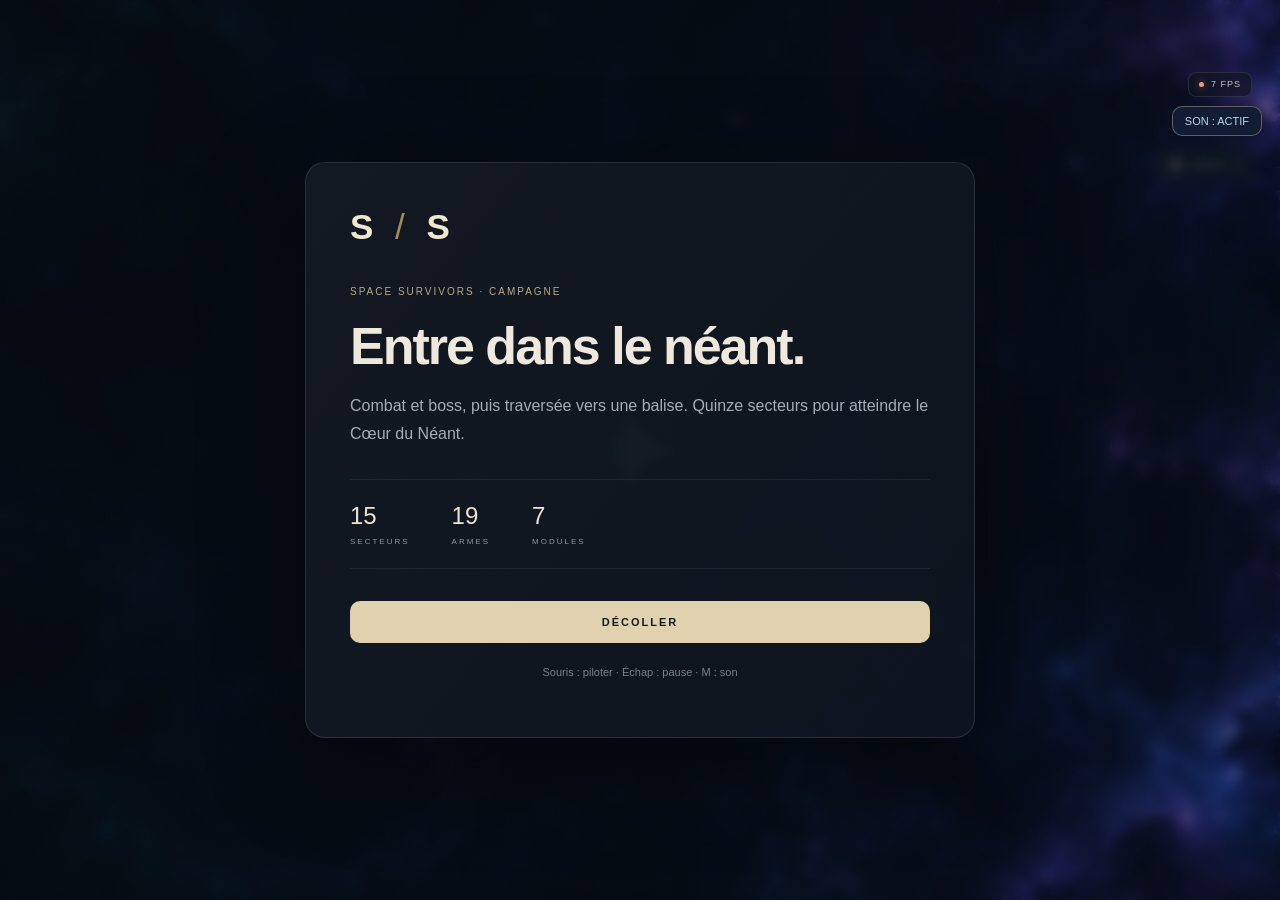
==== 11-SpaceSurvivors/index.html @ e87efed2 "feat: add Space Survivors steering game" ====
<!doctype html>
<html lang="fr">
  <head>
    <meta charset="utf-8">
    <meta name="viewport" content="width=device-width, initial-scale=1">
    <title>Space Survivors</title>
    <link rel="stylesheet" href="style.css">
  </head>
  <body>
    <main class="game-shell">
      <aside id="flight-hud" class="flight-hud" aria-label="Instruments de vol" hidden></aside>
      <div class="hud-performance" aria-label="Images par seconde"><span class="performance-light"></span><span id="hud-fps">60 FPS</span></div>
      <section id="session-menu" class="session-menu" aria-label="Menu du jeu">
        <div class="session-card">
          <div class="menu-brand">S <span>/</span> S</div>
          <p class="eyebrow">SPACE SURVIVORS · CAMPAGNE</p>
          <h2 id="session-title">Entre dans le néant.</h2>
          <p id="session-description">Combat et boss, puis traversée vers une balise. Quinze secteurs pour atteindre le Cœur du Néant.</p>
          <div class="session-facts"><span>15 <small>SECTEURS</small></span><span>19 <small>ARMES</small></span><span>7 <small>MODULES</small></span></div>
          <button id="session-action" type="button">DÉCOLLER</button>
          <p class="controls">Souris : piloter · Échap : pause · M : son</p>
        </div>
      </section>
      <section id="upgrade-menu" class="upgrade-menu" aria-label="Choix d’amélioration" hidden>
        <div class="upgrade-heading">
          <p class="eyebrow">ÉVOLUTION DU VAISSEAU</p>
          <h2>Une nouvelle possibilité.</h2>
          <p>Choisis un équipement. Reprends-le pour augmenter son niveau.</p>
        </div>
        <div id="upgrade-cards" class="upgrade-cards"></div>
        <p class="upgrade-hint">1 · 2 · 3 pour choisir &nbsp; / &nbsp; ou clique sur une carte</p>
      </section>
      <button id="sound-toggle" class="sound-toggle" type="button">SON : ACTIF</button>
      <label class="debug-switch"><input id="debug-toggle" type="checkbox"> DEBUG · D</label>
      <div id="debug-legend" class="debug-legend" hidden>DEBUG TP · vert : vitesse · orange : force · cyan : collision · pointillé : freinage</div>
      <section id="sector-menu" class="sector-menu" aria-label="Secteur terminé" hidden>
        <div class="sector-card">
          <p id="sector-complete-label" class="eyebrow"></p>
          <div class="sector-emblem" aria-hidden="true">✦</div>
          <h2 id="sector-next-title"></h2>
          <p id="sector-next-mode" class="sector-next-mode"></p>
          <p id="sector-next-description"></p>
          <p id="sector-loadout-summary" class="sector-summary"></p>
          <button id="sector-continue" type="button">VERS LE NIVEAU SUIVANT ↗</button>
          <small>ENTRÉE POUR CONTINUER</small>
        </div>
      </section>
      <script src="libraries/p5.min.js"></script>
      <script src="../1-Seek/vehicle.js"></script>
      <script src="steering.js"></script>
      <script src="SpaceVehicle.js"></script>
      <script src="SpatialGrid.js"></script>
      <script src="SpriteCache.js"></script>
      <script src="DebugRenderer.js"></script>
      <script src="Player.js"></script>
      <script src="OrbitalCannon.js"></script>
      <script src="AllyDrone.js"></script>
      <script src="Enemy.js"></script>
      <script src="Boss.js"></script>
      <script src="ArenaGuard.js"></script>
      <script src="BossArena.js"></script>
      <script src="Projectile.js"></script>
      <script src="EnemyProjectile.js"></script>
      <script src="AttackEffect.js"></script>
      <script src="SingularityField.js"></script>
      <script src="ShelterBubble.js"></script>
      <script src="DestinationGate.js"></script>
      <script src="Particle.js"></script>
      <script src="BossDeathEffect.js"></script>
      <script src="Pickup.js"></script>
      <script src="UpgradeCatalog.js"></script>
      <script src="WeaponSystem.js"></script>
      <script src="AudioSystem.js"></script>
      <script src="Game.js"></script>
      <script src="SpaceBackdrop.js"></script>
      <script src="NavigationHud.js"></script>
      <script src="Hud.js"></script>
      <script src="UpgradeMenu.js"></script>
      <script src="SectorMenu.js"></script>
      <script src="sketch.js"></script>
    </main>
  </body>
</html>
---- 11-SpaceSurvivors/style.css ----
:root {
  color-scheme: dark;
  font-family: "Segoe UI", Arial, sans-serif;
}

html,
body {
  margin: 0;
  min-width: 100%;
  min-height: 100%;
  overflow: hidden;
  background: radial-gradient(circle at center, #192458 0%, #090d26 42%, #03040d 100%);
}

canvas {
  display: block;
}

.flight-hud {
  position: fixed;
  inset: 0;
  z-index: 3;
  color: #eef0eb;
  pointer-events: none;
  font-variant-numeric: tabular-nums;
}

.flight-hud[hidden], .hud-boss[hidden] { display: none; }
.hud-label, .loadout-caption, .pilot-label, .vital-caption, .experience-row, .boss-caption {
  font-size: 10px;
  font-weight: 600;
  letter-spacing: 1.6px;
}

.hud-mission {
  position: absolute;
  top: 26px;
  left: 28px;
  display: flex;
  align-items: center;
  gap: 16px;
  text-shadow: 0 2px 10px #000;
}

.mission-mark { font-size: 24px; font-weight: 800; color: #efe8ce; }
.mission-mark span { color: #b7a372; font-weight: 300; }
.hud-label { color: #aaafb9; font-size: 8px; }
.mission-wave { font-size: 10px; letter-spacing: 2px; margin-top: 5px; }
.mission-wave strong { font-size: 22px; margin-left: 8px; }
.mission-wave > span { color: #8c929e; }
.wave-track { display: flex; gap: 4px; margin-left: 6px; }
.wave-track i { width: 3px; height: 18px; background: #ffffff20; transform: skew(-20deg); }
.wave-track i.complete { background: #dbc58f; box-shadow: 0 0 9px #dfc68b45; }
.hud-objective { position: absolute; top: 64px; left: 0; display: flex; align-items: center; gap: 10px; min-width: 208px; padding: 9px 12px; border: 1px solid #c7d9de24; border-radius: 10px; color: #d8ded9; background: #101923a8; backdrop-filter: blur(8px); }
.objective-glyph { color: #c7d9c5; font-size: 17px; text-shadow: 0 0 12px #9ed5bf80; }
.hud-objective strong, .hud-objective small { display: block; }
.hud-objective strong { max-width: 190px; overflow: hidden; color: #e8e6d9; font-size: 8px; letter-spacing: 1.1px; text-overflow: ellipsis; white-space: nowrap; }
.hud-objective small { max-width: 210px; margin-top: 4px; overflow: hidden; color: #9ca9ae; font: 9px/1.25 "Segoe UI", Arial, sans-serif; text-overflow: ellipsis; white-space: nowrap; }
.objective-status { margin-left: auto; color: #c4c4a2; font: 7px/1 "Segoe UI", Arial, sans-serif; letter-spacing: 1px; white-space: nowrap; }
.hud-objective.sheltered { border-color: #a7e5ce66; box-shadow: 0 0 22px #89d9ca20; }
.hud-objective.sheltered .objective-status { color: #a7e5ce; }
.navigation-marker { position: absolute; display: flex; flex-direction: column; align-items: center; gap: 5px; transform: translate(-50%, -50%); pointer-events: none; color: #f4e4b7; }
.navigation-marker[hidden] { display: none; }
.navigation-pointer { width: 48px; height: 48px; display: grid; place-items: center; border-radius: 50%; background: #162221df; border: 1px solid #dec8926b; box-shadow: 0 0 28px #b5dc9a20; }
.navigation-pointer svg { width: 34px; height: 34px; fill: #f2dfab; filter: drop-shadow(0 0 5px #e8d19c80); }
.navigation-caption { min-width: 94px; padding: 7px 10px; border: 1px solid #dec89236; border-radius: 8px; text-align: center; background: #101923ed; box-shadow: 0 5px 18px #0006; }
.navigation-caption span { display: block; color: #bfcbbe; font-size: 7px; letter-spacing: 1.6px; }
.navigation-caption strong { display: block; font-size: 15px; font-weight: 500; margin: 4px 0 6px; }
.navigation-progress { height: 2px; background: #ffffff14; overflow: hidden; border-radius: 2px; }
.navigation-progress i { display: block; height: 100%; background: #bcd8a7; transform-origin: left; }
.hud-performance { position: fixed; top: 72px; right: 28px; z-index: 12; display: flex; align-items: center; gap: 7px; padding: 7px 10px; border: 1px solid #c6d3ed20; border-radius: 8px; color: #b8c7bb; background: #101621a8; font: 9px/1 "Segoe UI", Arial, sans-serif; letter-spacing: 1px; backdrop-filter: blur(8px); }
.performance-light { width: 5px; height: 5px; border-radius: 50%; background: #b1d3af; box-shadow: 0 0 7px #b1d3af80; }
.performance-low .performance-light { background: #ed9a77; box-shadow: 0 0 7px #ed9a7780; }

.hud-vitals, .hud-loadout {
  position: absolute;
  bottom: 80px;
  padding: 18px 20px;
  border: 1px solid #c6d3ed20;
  border-radius: 14px;
  background: linear-gradient(130deg, #141a23e8, #101621c7);
  backdrop-filter: blur(14px);
  box-shadow: 0 8px 32px #0004;
}

.hud-vitals { left: 24px; width: 220px; }
.pilot-label { display: flex; align-items: center; gap: 8px; margin-bottom: 18px; }
.pilot-code { margin-left: auto; font-size: 8px; color: #868e9c; letter-spacing: 1px; }
.status-light { width: 5px; height: 5px; border-radius: 50%; background: #b1d3af; box-shadow: 0 0 8px #b1d3af80; }
.vital-caption { display: flex; justify-content: space-between; color: #a1a8b4; font-size: 8px; letter-spacing: 1px; margin-bottom: 7px; }
.vital-caption strong { font-size: 13px; color: #f5eee2; letter-spacing: 0; font-weight: 500; }
.shield-caption { margin-top: 13px; }
.hud-meter { height: 5px; overflow: hidden; background: #ffffff0d; border-radius: 2px; }
.hud-meter i { display: block; width: 100%; height: 100%; transform-origin: left; transition: transform 180ms ease-out; background: #e5d4ab; }
.shield-meter { height: 3px; }
.shield-meter i { background: #9fbecf; }
.hud-vitals.critical .hull-meter i { background: #ee806c; }
.hud-vitals.critical { border-color: #ee806c88; }

.hud-loadout { left: 50%; transform: translateX(-50%); width: 350px; }
.loadout-caption { display: flex; justify-content: space-between; font-size: 8px; color: #969ca8; margin-bottom: 12px; }
.weapon-dock { display: flex; flex-wrap: wrap; gap: 5px; max-height: 98px; overflow-y: auto; }
.weapon-slot { position: relative; width: 42px; height: 44px; border-radius: 7px; border: 1px solid #ffffff0d; background: #ffffff03; color: #424b58; pointer-events: auto; }
.weapon-slot svg { width: 26px; height: 26px; margin: 4px 8px; fill: none; stroke: currentColor; stroke-width: 1.4; stroke-linecap: round; stroke-linejoin: round; }
.weapon-slot.equipped { color: #e4d4b0; border-color: #cfba8c55; background: #d6bf8510; }
.weapon-slot.evolved { color: #c5adff; border-color: #b595ff88; }
.weapon-rank { position: absolute; bottom: -4px; right: 3px; padding: 1px 3px; font-size: 8px; background: #141a23; border-radius: 3px; }
.experience-row { display: flex; align-items: center; gap: 12px; margin-top: 16px; font-size: 8px; color: #a8a7b9; letter-spacing: 0.7px; }
.xp-meter { flex: 1; height: 3px; }
.xp-meter i { background: #afa2ca; }
.hud-experience { position: absolute; bottom: 18px; left: 24px; right: 24px; padding: 10px 14px 12px; border: 1px solid #c4b4e439; border-radius: 10px; background: #101621e8; }
.experience-caption { display: flex; justify-content: space-between; align-items: center; margin-bottom: 8px; color: #c0b5d5; font-size: 8px; letter-spacing: 1.5px; }
.hud-experience .xp-meter { height: 10px; border-radius: 4px; background: #afa2ca18; }
.hud-experience .xp-meter i { background: linear-gradient(90deg, #8d82bb, #c9b7e5, #e4dac6); box-shadow: 0 0 16px #bba4db55; }
.debug-switch { position: fixed; top: 148px; right: 28px; z-index: 4; display: flex; align-items: center; gap: 7px; padding: 6px 9px; border-radius: 7px; border: 1px solid #afc4cd25; background: #101923b8; color: #b6c7c5; font: 8px "Segoe UI", Arial, sans-serif; letter-spacing: 1px; }
.debug-switch input { accent-color: #c5d8b2; }
.debug-legend { position: fixed; top: 187px; right: 28px; max-width: 270px; padding: 10px; color: #c8d4c9; background: #101923e8; border: 1px solid #a9c6b74a; border-radius: 8px; z-index: 4; font: 9px/1.6 "Segoe UI", Arial, sans-serif; }
.debug-legend[hidden] { display: none; }
.sector-menu { position: fixed; inset: 0; z-index: 20; display: grid; place-items: center; background: #070d17d9; backdrop-filter: blur(9px); }
.sector-menu[hidden] { display: none; }
.sector-card { width: min(520px, calc(100vw - 96px)); border: 1px solid #cfba8e40; border-radius: 22px; padding: 38px; background: linear-gradient(145deg, #1b2630f5, #101720); color: #d8dfd6; text-align: center; box-shadow: 0 30px 100px #0009; }
.sector-emblem { display: grid; place-items: center; width: 68px; height: 68px; margin: 24px auto; border-radius: 50%; border: 1px solid #e2d2aa55; color: #efdfb9; font-size: 32px; box-shadow: 0 0 40px #d7c38e15; }
.sector-card h2 { font-size: clamp(24px, 4vw, 37px); font-weight: 500; color: #eee6d4; }
.sector-next-mode { color: #b5d0c2; font-size: 9px; letter-spacing: 2px; }
.sector-card p { line-height: 1.7; }
.sector-summary { padding-top: 20px; border-top: 1px solid #ffffff12; font-size: 11px; color: #8f9fa9; }
.sector-card button { width: 100%; margin: 18px 0; border: none; border-radius: 10px; padding: 18px 14px; background: #e4d4ae; color: #19232c; font-size: 11px; font-weight: 700; letter-spacing: 1.5px; cursor: pointer; }
.sector-card button:hover { background: #f1e6ce; }
.sector-card small { display: block; color: #7f8d9b; font-size: 8px; letter-spacing: 1.5px; }
.hud-boss { position: absolute; top: 28px; width: min(440px, 42vw); right: 28px; }
.boss-caption { display: flex; justify-content: space-between; gap: 16px; font-size: 8px; color: #e4c3cd; margin-bottom: 10px; }
.boss-meter { height: 4px; }
.boss-meter i { background: #da929f; }

@media (max-width: 960px) {
  .hud-loadout { left: auto; right: 20px; transform: none; width: 310px; }
  .weapon-slot { width: 37px; }
  .weapon-slot svg { margin-left: 5px; }
}

@media (max-width: 640px) {
  .hud-mission { top: 16px; left: 16px; right: 16px; gap: 8px; flex-wrap: wrap; }
  .mission-mark, .wave-track { display: none; }
  .hud-objective { order: 2; min-width: 0; max-width: min(270px, 88vw); padding: 7px 9px; }
  .hud-objective strong, .hud-objective small { max-width: 170px; }
  .hud-vitals { left: 12px; bottom: 80px; width: 135px; padding: 12px; }
  .pilot-code { display: none; }
  .hud-loadout { right: 12px; bottom: 80px; width: 182px; padding: 12px; }
  .hud-experience { left: 12px; right: 12px; bottom: 12px; }
  .experience-caption { font-size: 7px; letter-spacing: 0.5px; }
  .weapon-dock { flex-wrap: wrap; gap: 4px; }
  .weapon-slot { width: 38px; height: 30px; }
  .weapon-slot svg { width: 20px; height: 20px; margin: 3px 8px; }
  .hud-boss { top: 76px; left: 16px; right: 16px; width: auto; }
  .hud-performance { top: 18px; right: 16px; }
  .experience-row { gap: 5px; font-size: 7px; }
}

.session-menu {
  position: fixed;
  inset: 0;
  z-index: 10;
  display: grid;
  place-items: center;
  background: linear-gradient(90deg, #060b12ed 10%, #080f18aa 65%, #080e1855);
  backdrop-filter: blur(6px);
}

.session-menu[hidden] { display: none; }

.session-card {
  width: min(580px, calc(100vw - 64px));
  max-width: 580px;
  margin: 24px;
  padding: 44px;
  border: 1px solid #c6d3ed20;
  border-radius: 20px;
  background: linear-gradient(130deg, #141a23ee, #101621d9);
  color: #a5adb8;
  box-shadow: 0 24px 100px #0006;
}

.session-card h2 {
  margin: 16px 0;
  color: #eee9dc;
  font-size: clamp(32px, 5vw, 52px);
  letter-spacing: -2px;
}

.session-card p { line-height: 1.7; }
.eyebrow { color: #b9aa85; font-size: 10px; letter-spacing: 2px; }
.controls { font-size: 11px; opacity: 0.7; }

.session-card button, .sound-toggle {
  cursor: pointer;
  border: 1px solid #d6c49b66;
  border-radius: 10px;
  padding: 14px 24px;
  font: inherit;
  color: #151a21;
  background: #e0d2af;
}

.session-card button:hover { background: #f0e7d3; }
.sound-toggle {
  position: fixed;
  top: 106px;
  bottom: auto;
  right: 18px;
  z-index: 11;
  padding: 8px 12px;
  font-size: 11px;
  color: #bcd6ea;
  background: #121c35;
}

.menu-brand { color: #efe8ce; font-size: 35px; font-weight: 800; letter-spacing: 6px; margin-bottom: 36px; }
.menu-brand span { color: #a08c5d; font-weight: 300; }
.session-facts { display: flex; gap: 42px; margin: 32px 0; padding: 22px 0; border-top: 1px solid #ffffff10; border-bottom: 1px solid #ffffff10; }
.session-facts > span { color: #ece4d0; font-size: 24px; font-variant-numeric: tabular-nums; }
.session-facts small { display: block; color: #8e97a5; font-size: 8px; letter-spacing: 2px; margin-top: 7px; }
.session-card button { width: 100%; font-size: 11px; font-weight: 700; letter-spacing: 2px; }
.session-card .controls { text-align: center; margin-top: 20px; }

.upgrade-menu {
  position: fixed;
  inset: 0;
  z-index: 8;
  display: flex;
  flex-direction: column;
  justify-content: center;
  align-items: center;
  padding: 32px;
  background: #070d16d9;
  backdrop-filter: blur(10px);
  overflow-y: auto;
}

.upgrade-menu[hidden] { display: none; }
.upgrade-heading { text-align: center; margin-bottom: 32px; }
.upgrade-heading h2 { color: #eee9dc; font-size: clamp(28px, 3.5vw, 46px); margin: 12px 0; letter-spacing: -1.5px; font-weight: 500; }
.upgrade-heading > p:last-child { color: #929ca9; font-size: 13px; }
.upgrade-cards { display: grid; grid-template-columns: repeat(3, minmax(0, 1fr)); gap: 20px; width: min(940px, 100%); }
.upgrade-card {
  text-align: left;
  font: inherit;
  color: #e4d8bb;
  background: linear-gradient(145deg, #202832f5, #101620);
  border: 1px solid #b5c3db30;
  border-radius: 16px;
  padding: 24px;
  cursor: pointer;
  transition: transform 180ms, border-color 180ms, box-shadow 180ms;
}
.upgrade-card:hover, .upgrade-card:focus-visible { transform: translateY(-7px); border-color: #d1bb8d; box-shadow: 0 16px 40px #0006; outline: none; }
.choice-top { display: flex; align-items: center; justify-content: space-between; gap: 8px; font-size: 8px; letter-spacing: 1.2px; color: #949daa; }
.choice-top kbd { border: 1px solid #ffffff22; border-radius: 4px; font-family: inherit; padding: 4px 7px; }
.choice-icon { display: grid; place-items: center; width: 72px; height: 72px; margin: 30px 0; background: #cfba8c0c; border: 1px solid #cfba8c25; border-radius: 16px; }
.choice-icon svg { width: 40px; height: 40px; fill: none; stroke: currentColor; stroke-width: 1.3; stroke-linecap: round; stroke-linejoin: round; }
.choice-level { font-size: 9px; letter-spacing: 1.4px; color: #c4b48e; }
.choice-level span { margin: 0 8px; }
.upgrade-card h3 { font-size: 20px; font-weight: 500; margin: 12px 0; color: #f1ece1; min-height: 48px; }
.upgrade-card p { color: #a3adba; font-size: 12px; line-height: 1.8; min-height: 66px; }
.choice-footer { display: flex; justify-content: space-between; padding-top: 20px; margin-top: 22px; border-top: 1px solid #ffffff10; font-size: 9px; letter-spacing: 1.5px; }
.upgrade-card.bonus { color: #a9c8c4; }
.upgrade-card.bonus .choice-icon { border-color: #a9c8c433; background: #a9c8c40c; }
.upgrade-hint { color: #707d8f; font-size: 10px; letter-spacing: 1px; margin-top: 28px; }
.weapon-slot[hidden] { display: none; }
.weapon-slot.bonus-slot { color: #a9c8c4; border-color: #a9c8c433; background: #a9c8c40c; }
.weapon-dock { flex-wrap: wrap; max-height: 115px; overflow-y: auto; padding-bottom: 5px; pointer-events: auto; scrollbar-width: thin; }

@media (max-width: 700px) {
  .upgrade-menu { padding: 20px; justify-content: flex-start; }
  .upgrade-heading { margin-bottom: 15px; }
  .upgrade-cards { grid-template-columns: 1fr; gap: 12px; max-width: 420px; }
  .upgrade-card { padding: 16px; }
  .choice-icon { float: left; width: 48px; height: 48px; margin: 15px 15px 0 0; }
  .choice-icon svg { width: 28px; height: 28px; }
  .upgrade-card h3 { min-height: 0; font-size: 17px; }
  .choice-level { margin-top: 16px; }
  .upgrade-card p { clear: both; min-height: 0; margin-bottom: 4px; }
  .choice-footer { margin-top: 10px; padding-top: 10px; }
  .session-card { padding: 24px; }
}
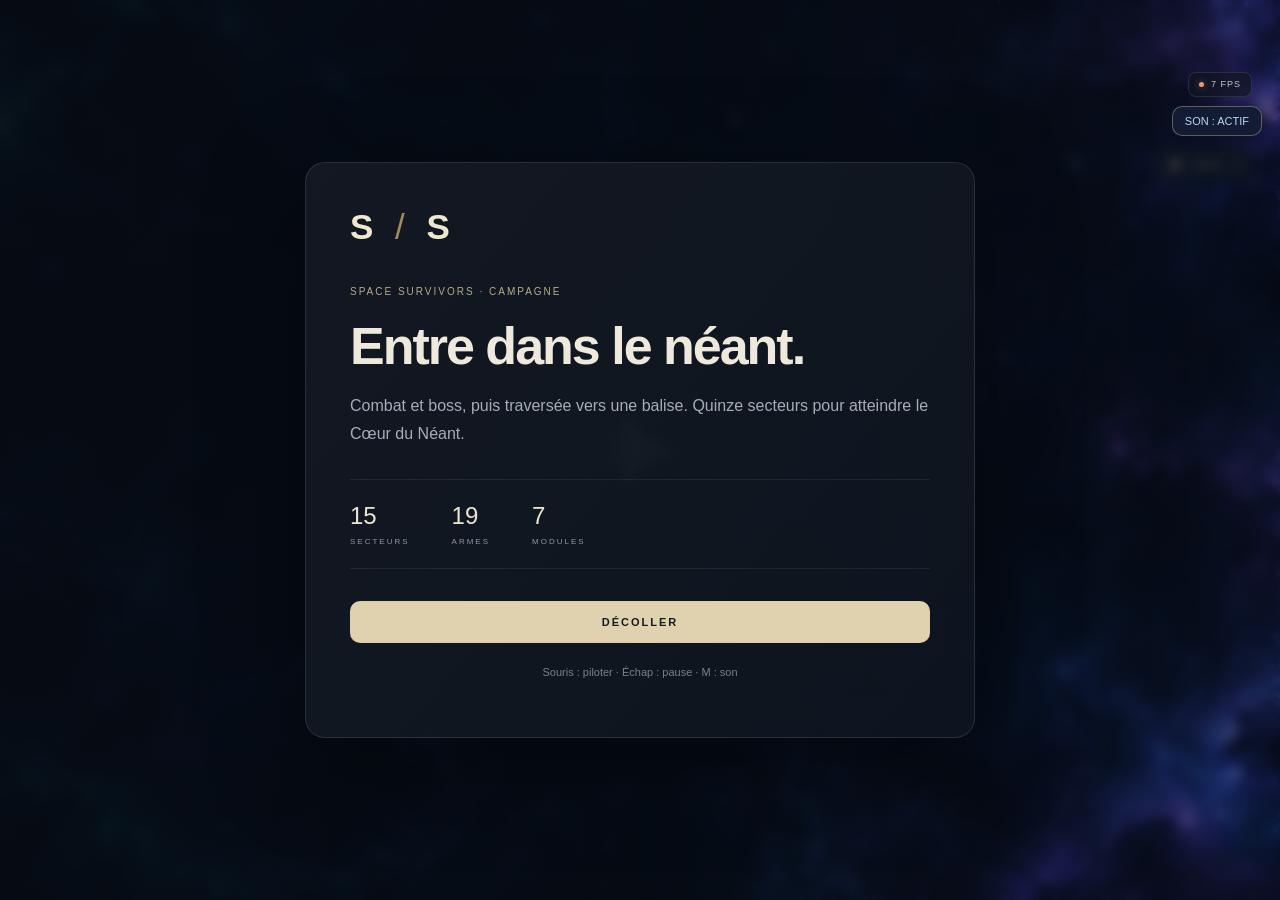
==== commit 458e2446: "feat: publish projects 11 and 12 with independent Pages links" ====
--- a/11-SpaceSurvivors/index.html
+++ b/11-SpaceSurvivors/index.html
@@ -17,6 +17,10 @@
           <h2 id="session-title">Entre dans le néant.</h2>
           <p id="session-description">Combat et boss, puis traversée vers une balise. Quinze secteurs pour atteindre le Cœur du Néant.</p>
           <div class="session-facts"><span>15 <small>SECTEURS</small></span><span>19 <small>ARMES</small></span><span>7 <small>MODULES</small></span></div>
+          <section id="session-results" class="session-results" aria-label="Bilan de l’expédition" hidden>
+            <p id="session-results-caption" class="eyebrow"></p>
+            <dl id="session-results-grid" class="result-grid"></dl>
+          </section>
           <button id="session-action" type="button">DÉCOLLER</button>
           <p class="controls">Souris : piloter · Échap : pause · M : son</p>
         </div>
@@ -32,7 +36,7 @@
       </section>
       <button id="sound-toggle" class="sound-toggle" type="button">SON : ACTIF</button>
       <label class="debug-switch"><input id="debug-toggle" type="checkbox"> DEBUG · D</label>
-      <div id="debug-legend" class="debug-legend" hidden>DEBUG TP · vert : vitesse · orange : force · cyan : collision · pointillé : freinage</div>
+      <div id="debug-legend" class="debug-legend" hidden>DEBUG TP · vaisseaux et armes · vert : vitesse · orange : force · cyan : collision · pointillé : cible et freinage</div>
       <section id="sector-menu" class="sector-menu" aria-label="Secteur terminé" hidden>
         <div class="sector-card">
           <p id="sector-complete-label" class="eyebrow"></p>
@@ -40,6 +44,7 @@
           <h2 id="sector-next-title"></h2>
           <p id="sector-next-mode" class="sector-next-mode"></p>
           <p id="sector-next-description"></p>
+          <dl id="sector-results" class="result-grid" aria-label="Bilan du secteur"></dl>
           <p id="sector-loadout-summary" class="sector-summary"></p>
           <button id="sector-continue" type="button">VERS LE NIVEAU SUIVANT ↗</button>
           <small>ENTRÉE POUR CONTINUER</small>
@@ -60,6 +65,8 @@
       <script src="ArenaGuard.js"></script>
       <script src="BossArena.js"></script>
       <script src="Projectile.js"></script>
+      <script src="OrbitalBlade.js"></script>
+      <script src="RicochetProjectile.js"></script>
       <script src="EnemyProjectile.js"></script>
       <script src="AttackEffect.js"></script>
       <script src="SingularityField.js"></script>
@@ -71,6 +78,7 @@
       <script src="UpgradeCatalog.js"></script>
       <script src="WeaponSystem.js"></script>
       <script src="AudioSystem.js"></script>
+      <script src="ProgressStats.js"></script>
       <script src="Game.js"></script>
       <script src="SpaceBackdrop.js"></script>
       <script src="NavigationHud.js"></script>
--- a/11-SpaceSurvivors/style.css
+++ b/11-SpaceSurvivors/style.css
@@ -118,6 +118,21 @@
 .debug-legend[hidden] { display: none; }
 .sector-menu { position: fixed; inset: 0; z-index: 20; display: grid; place-items: center; background: #070d17d9; backdrop-filter: blur(9px); }
 .sector-menu[hidden] { display: none; }
+.sector-menu, .session-menu { overflow-y: auto; }
+.sector-card, .session-card { margin-block: 24px; }
+.result-grid { display: grid; grid-template-columns: repeat(3, minmax(0, 1fr)); gap: 10px; margin: 22px 0; text-align: left; }
+.result-stat { padding: 13px 10px; border: 1px solid #c3d2ce1a; border-radius: 10px; background: #a6bdb905; }
+.result-stat dt { color: #9aaea9; font-size: 8px; letter-spacing: .7px; line-height: 1.5; }
+.result-stat dd { margin: 8px 0 0; color: #eee3c9; font-size: 23px; font-variant-numeric: tabular-nums; }
+.session-results[hidden], .session-facts[hidden] { display: none; }
+@media (max-width: 640px), (max-height: 760px) {
+  .session-menu, .sector-menu { align-items: start; }
+  .sector-emblem { width: 42px; height: 42px; margin: 12px auto; font-size: 23px; }
+  .sector-card h2 { margin: 14px 0; }
+}
+@media (max-width: 460px) {
+  .result-grid { grid-template-columns: repeat(2, minmax(0, 1fr)); }
+}
 .sector-card { width: min(520px, calc(100vw - 96px)); border: 1px solid #cfba8e40; border-radius: 22px; padding: 38px; background: linear-gradient(145deg, #1b2630f5, #101720); color: #d8dfd6; text-align: center; box-shadow: 0 30px 100px #0009; }
 .sector-emblem { display: grid; place-items: center; width: 68px; height: 68px; margin: 24px auto; border-radius: 50%; border: 1px solid #e2d2aa55; color: #efdfb9; font-size: 32px; box-shadow: 0 0 40px #d7c38e15; }
 .sector-card h2 { font-size: clamp(24px, 4vw, 37px); font-weight: 500; color: #eee6d4; }
